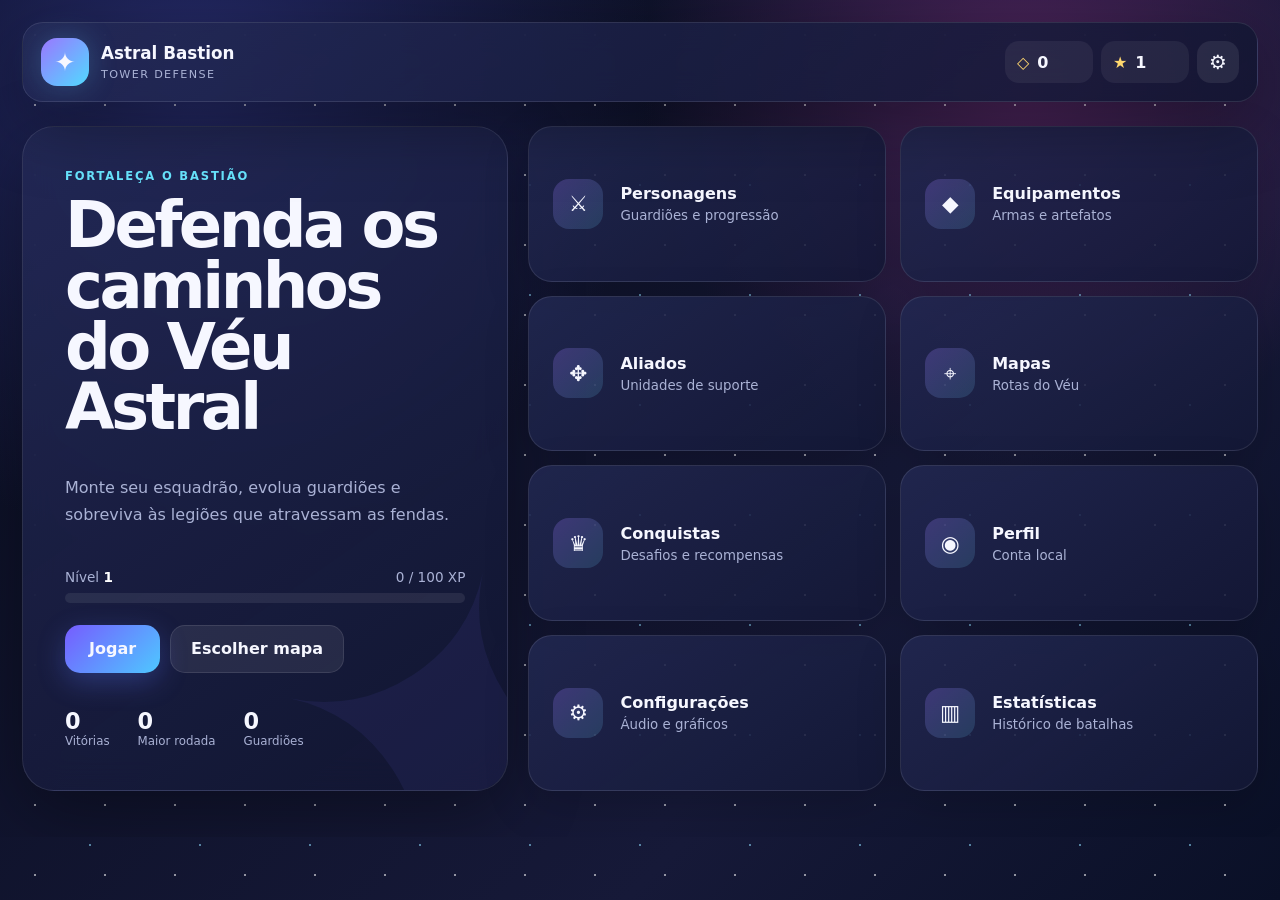
==== index.html @ 0b50af87 "Add files via upload" ====
<!DOCTYPE html>
<html lang="pt-BR">
<head>
  <meta charset="UTF-8">
  <meta name="viewport" content="width=device-width, initial-scale=1.0, viewport-fit=cover">
  <meta name="theme-color" content="#13162f">
  <title>Astral Bastion TD</title>
  <link rel="stylesheet" href="./css/global.css">
  <link rel="stylesheet" href="./css/menu.css">
  <link rel="stylesheet" href="./css/animations.css">
  <link rel="stylesheet" href="./css/responsive.css">
</head>
<body class="menu-body">
  <div class="stars" aria-hidden="true"></div>
  <header class="topbar glass">
    <div class="brand">
      <div class="brand-mark">✦</div>
      <div>
        <h1>Astral Bastion</h1>
        <span>Tower Defense</span>
      </div>
    </div>
    <div class="profile-strip">
      <div class="resource"><span>◇</span><strong id="coinsValue">0</strong></div>
      <div class="resource"><span>★</span><strong id="levelValue">1</strong></div>
      <button class="icon-btn" id="settingsQuick" aria-label="Configurações">⚙</button>
    </div>
  </header>

  <main class="menu-shell">
    <section class="hero-panel glass">
      <div class="eyebrow">FORTALEÇA O BASTIÃO</div>
      <h2>Defenda os caminhos do Véu Astral</h2>
      <p>Monte seu esquadrão, evolua guardiões e sobreviva às legiões que atravessam as fendas.</p>
      <div class="account-progress">
        <div class="progress-copy"><span>Nível <b id="accountLevel">1</b></span><span id="xpLabel">0 / 100 XP</span></div>
        <div class="progress-track"><div class="progress-fill" id="xpFill"></div></div>
      </div>
      <div class="hero-actions">
        <button class="primary-btn pulse-soft" id="playBtn">Jogar</button>
        <button class="secondary-btn" data-screen="maps">Escolher mapa</button>
      </div>
      <div class="mini-stats">
        <div><strong id="winsStat">0</strong><span>Vitórias</span></div>
        <div><strong id="bestWaveStat">0</strong><span>Maior rodada</span></div>
        <div><strong id="unlockedStat">0</strong><span>Guardiões</span></div>
      </div>
    </section>

    <section class="nav-grid" id="navGrid">
      <button class="menu-card" data-screen="characters"><span class="menu-icon">⚔</span><b>Personagens</b><small>Guardiões e progressão</small></button>
      <button class="menu-card" data-screen="equipment"><span class="menu-icon">◆</span><b>Equipamentos</b><small>Armas e artefatos</small></button>
      <button class="menu-card" data-screen="allies"><span class="menu-icon">✥</span><b>Aliados</b><small>Unidades de suporte</small></button>
      <button class="menu-card" data-screen="maps"><span class="menu-icon">⌖</span><b>Mapas</b><small>Rotas do Véu</small></button>
      <button class="menu-card" data-screen="achievements"><span class="menu-icon">♛</span><b>Conquistas</b><small>Desafios e recompensas</small></button>
      <button class="menu-card" data-screen="profile"><span class="menu-icon">◉</span><b>Perfil</b><small>Conta local</small></button>
      <button class="menu-card" data-screen="settings"><span class="menu-icon">⚙</span><b>Configurações</b><small>Áudio e gráficos</small></button>
      <button class="menu-card" data-screen="stats"><span class="menu-icon">▥</span><b>Estatísticas</b><small>Histórico de batalhas</small></button>
    </section>
  </main>

  <dialog id="screenDialog" class="screen-dialog glass">
    <div class="dialog-head"><div><span class="eyebrow" id="dialogEyebrow"></span><h2 id="dialogTitle"></h2></div><button class="icon-btn" id="closeDialog">×</button></div>
    <div id="dialogContent" class="dialog-content"></div>
  </dialog>

  <dialog id="playDialog" class="screen-dialog compact glass">
    <div class="dialog-head"><div><span class="eyebrow">PREPARAR EXPEDIÇÃO</span><h2>Escolha as regras</h2></div><button class="icon-btn" id="closePlay">×</button></div>
    <div class="setup-grid">
      <label>Mapa<select id="mapSelect"></select></label>
      <label>Dificuldade<select id="difficultySelect"><option value="easy">Fácil</option><option value="normal" selected>Normal</option><option value="hard">Difícil</option><option value="extreme">Extremo</option></select></label>
      <label>Modo<select id="modeSelect"><option value="normal">Normal — 100 rodadas</option><option value="endless">Infinito</option><option value="challenge">Desafio</option></select></label>
    </div>
    <div class="challenge-note" id="challengeNote">No modo normal, vença 100 rodadas para completar a expedição.</div>
    <button class="primary-btn wide" id="startGameBtn">Entrar no mapa</button>
  </dialog>

  <script type="module" src="./js/main.js"></script>
</body>
</html>
---- css/global.css ----
:root{--bg:#0c1024;--bg2:#171a38;--panel:rgba(25,29,61,.82);--panel2:#202653;--text:#f6f7ff;--muted:#aab2d5;--cyan:#69e6ff;--violet:#9f78ff;--pink:#ff79b8;--gold:#ffd76e;--green:#73e6a8;--red:#ff758d;--border:rgba(255,255,255,.1);--shadow:0 22px 70px rgba(0,0,0,.35);--radius:24px}
*{box-sizing:border-box}html,body{margin:0;min-height:100%;font-family:Inter,ui-rounded,"Segoe UI",system-ui,sans-serif;color:var(--text);background:radial-gradient(circle at 15% 10%,#252a68 0,transparent 35%),radial-gradient(circle at 80% 10%,#4a2358 0,transparent 30%),linear-gradient(135deg,#090d20,#161938 70%,#0a1027);overflow-x:hidden}button,select,input{font:inherit}button,a{touch-action:manipulation}.glass{background:linear-gradient(145deg,rgba(35,41,86,.88),rgba(17,21,48,.84));border:1px solid var(--border);box-shadow:var(--shadow);backdrop-filter:blur(16px)}.eyebrow{display:block;color:var(--cyan);font-size:.72rem;font-weight:900;letter-spacing:.16em;text-transform:uppercase}.primary-btn,.secondary-btn,.hud-button,.icon-btn{border:0;color:var(--text);cursor:pointer;transition:.2s transform,.2s filter,.2s background}.primary-btn{display:inline-flex;align-items:center;justify-content:center;min-height:48px;padding:0 24px;border-radius:15px;background:linear-gradient(135deg,#765cff,#4ec8ff);box-shadow:0 9px 28px rgba(89,118,255,.3);font-weight:900}.primary-btn:hover,.secondary-btn:hover,.hud-button:hover,.icon-btn:hover{transform:translateY(-2px);filter:brightness(1.08)}.secondary-btn{min-height:46px;padding:0 20px;border-radius:15px;background:rgba(255,255,255,.08);border:1px solid var(--border);font-weight:800}.wide{width:100%}.icon-btn{width:42px;height:42px;border-radius:14px;background:rgba(255,255,255,.08);font-size:1.25rem}.hidden{display:none!important}.link-btn{text-decoration:none}.tag{display:inline-flex;padding:5px 9px;border-radius:999px;background:rgba(105,230,255,.1);border:1px solid rgba(105,230,255,.2);color:var(--cyan);font-size:.72rem;font-weight:800}.progress-track{width:100%;height:10px;border-radius:999px;background:rgba(255,255,255,.08);overflow:hidden}.progress-fill{height:100%;width:0;background:linear-gradient(90deg,var(--violet),var(--cyan));border-radius:inherit}.rarity-common{color:#d5daea}.rarity-uncommon{color:#79e6a5}.rarity-rare{color:#6dbdff}.rarity-epic{color:#bd7cff}.rarity-legendary{color:#ffd56a}.rarity-mythic{color:#ff82c2}dialog::backdrop{background:rgba(4,7,20,.78);backdrop-filter:blur(7px)}
---- css/menu.css ----
.menu-body{padding:22px}.stars{position:fixed;inset:0;pointer-events:none;opacity:.55;background-image:radial-gradient(#fff 1px,transparent 1px),radial-gradient(#8fdcff 1px,transparent 1px);background-size:70px 70px,110px 110px;background-position:0 0,35px 20px}.topbar{position:relative;z-index:2;max-width:1280px;margin:0 auto;padding:15px 18px;border-radius:21px;display:flex;align-items:center;justify-content:space-between}.brand{display:flex;align-items:center;gap:12px}.brand-mark{width:48px;height:48px;border-radius:16px;background:linear-gradient(135deg,#9a77ff,#51daff);display:grid;place-items:center;font-size:1.6rem;box-shadow:0 0 28px rgba(99,201,255,.25)}.brand h1{font-size:1.05rem;margin:0}.brand span{font-size:.7rem;color:var(--muted);letter-spacing:.12em;text-transform:uppercase}.profile-strip{display:flex;align-items:center;gap:8px}.resource{height:42px;min-width:88px;padding:0 12px;border-radius:14px;display:flex;align-items:center;gap:8px;background:rgba(255,255,255,.06)}.resource span{color:var(--gold)}.menu-shell{position:relative;z-index:1;max-width:1280px;margin:24px auto;display:grid;grid-template-columns:minmax(380px,.9fr) 1.35fr;gap:20px}.hero-panel{min-height:600px;padding:42px;border-radius:32px;display:flex;flex-direction:column;justify-content:center;overflow:hidden;position:relative}.hero-panel:after{content:"✦";position:absolute;font-size:430px;right:-120px;bottom:-200px;color:rgba(117,98,255,.08);transform:rotate(12deg)}.hero-panel h2{font-size:clamp(2.4rem,5vw,4.8rem);line-height:.95;letter-spacing:-.055em;margin:12px 0 20px;max-width:740px}.hero-panel p{color:var(--muted);line-height:1.7;max-width:590px;font-size:1rem}.account-progress{max-width:520px;margin-top:24px}.progress-copy{display:flex;justify-content:space-between;color:var(--muted);font-size:.85rem;margin-bottom:8px}.progress-copy b{color:#fff}.hero-actions{display:flex;gap:10px;margin-top:22px}.mini-stats{display:flex;gap:28px;margin-top:35px}.mini-stats div{display:flex;flex-direction:column}.mini-stats strong{font-size:1.4rem}.mini-stats span{font-size:.74rem;color:var(--muted)}.nav-grid{display:grid;grid-template-columns:repeat(2,minmax(0,1fr));gap:14px}.menu-card{text-align:left;min-height:140px;padding:24px;border-radius:24px;border:1px solid var(--border);background:linear-gradient(145deg,rgba(33,39,80,.9),rgba(20,24,54,.86));box-shadow:0 14px 45px rgba(0,0,0,.18);color:var(--text);cursor:pointer;display:grid;grid-template-columns:52px 1fr;grid-template-rows:auto auto;column-gap:15px;align-content:center;transition:.23s transform,.23s border,.23s background}.menu-card:hover{transform:translateY(-5px);border-color:rgba(105,230,255,.35);background:linear-gradient(145deg,rgba(44,52,105,.95),rgba(28,32,68,.9))}.menu-icon{grid-row:1/3;width:50px;height:50px;border-radius:16px;display:grid;place-items:center;background:linear-gradient(135deg,rgba(159,120,255,.25),rgba(105,230,255,.14));font-size:1.35rem}.menu-card b{align-self:end}.menu-card small{color:var(--muted);margin-top:5px}.screen-dialog{width:min(970px,calc(100% - 24px));max-height:min(820px,90vh);border-radius:28px;padding:0;color:var(--text);overflow:hidden}.screen-dialog.compact{width:min(600px,calc(100% - 24px))}.dialog-head{padding:22px 24px;border-bottom:1px solid var(--border);display:flex;align-items:center;justify-content:space-between}.dialog-head h2{margin:4px 0 0}.dialog-content{padding:24px;overflow:auto;max-height:70vh}.content-grid{display:grid;grid-template-columns:repeat(2,minmax(0,1fr));gap:12px}.content-card{padding:18px;border-radius:18px;background:rgba(255,255,255,.055);border:1px solid var(--border)}.content-card.locked{opacity:.52}.content-card h3{margin:6px 0}.content-card p,.content-card small{color:var(--muted);line-height:1.5}.content-card .row{display:flex;justify-content:space-between;gap:12px}.setup-grid{display:grid;gap:14px;padding:24px}.setup-grid label{display:grid;gap:7px;color:var(--muted);font-size:.85rem}.setup-grid select,.dialog-content input{width:100%;background:#12162f;color:#fff;border:1px solid var(--border);border-radius:14px;padding:13px}.challenge-note{margin:0 24px 20px;padding:13px 15px;border-radius:15px;background:rgba(105,230,255,.07);color:var(--muted);line-height:1.5}.playDialog .primary-btn{}.screen-dialog.compact>.primary-btn{margin:0 24px 24px;width:calc(100% - 48px)}.setting-row{display:flex;align-items:center;justify-content:space-between;gap:20px;padding:14px 0;border-bottom:1px solid var(--border)}.setting-row input[type=range]{width:220px}.danger-btn{border:1px solid rgba(255,117,141,.35);background:rgba(255,117,141,.1);color:#ff9bac;border-radius:14px;padding:11px 15px;font-weight:800;cursor:pointer}
---- css/animations.css ----
@keyframes pulseSoft{0%,100%{box-shadow:0 9px 28px rgba(89,118,255,.3)}50%{box-shadow:0 9px 40px rgba(89,185,255,.55)}}@keyframes toastIn{from{opacity:0;transform:translateY(-8px)}to{opacity:1;transform:none}}@keyframes fadeUp{from{opacity:0;transform:translateY(12px)}to{opacity:1;transform:none}}.pulse-soft{animation:pulseSoft 2.4s ease-in-out infinite}.menu-card,.hero-panel{animation:fadeUp .5s ease both}.menu-card:nth-child(2){animation-delay:.04s}.menu-card:nth-child(3){animation-delay:.08s}.menu-card:nth-child(4){animation-delay:.12s}.menu-card:nth-child(5){animation-delay:.16s}.menu-card:nth-child(6){animation-delay:.2s}.menu-card:nth-child(7){animation-delay:.24s}.menu-card:nth-child(8){animation-delay:.28s}
---- css/responsive.css ----
@media(max-width:900px){.menu-shell{grid-template-columns:1fr}.hero-panel{min-height:460px}.battle-layout{grid-template-columns:1fr}.tower-panel{position:absolute;right:12px;top:84px;bottom:104px;width:min(330px,calc(100% - 24px));z-index:10;transform:translateX(calc(100% + 20px));transition:.25s transform}.tower-panel.mobile-open{transform:none}.canvas-stage{grid-column:1}.hud-stat{min-width:auto}.hud-stat.wave{min-width:70px}.hud-button.auto{display:none}}
@media(max-width:640px){.menu-body{padding:10px}.topbar{padding:10px}.brand-mark{width:40px;height:40px}.brand h1{font-size:.92rem}.resource{min-width:66px;padding:0 8px}.menu-shell{margin:12px auto}.hero-panel{padding:26px;min-height:430px}.hero-panel h2{font-size:2.65rem}.mini-stats{gap:18px}.nav-grid{gap:8px}.menu-card{min-height:118px;padding:14px;grid-template-columns:42px 1fr;column-gap:10px}.menu-icon{width:40px;height:40px}.menu-card small{font-size:.68rem}.content-grid{grid-template-columns:1fr}.game-app{padding:5px;gap:5px}.battle-hud{min-height:54px;border-radius:15px;padding:5px;gap:4px}.hud-back{width:36px;height:36px}.hud-stat{height:38px;padding:0 8px;font-size:.8rem}.hud-stat.wave{font-size:.75rem}.hud-spacer{display:none}.hud-button{height:38px;padding:0 9px}.hud-start{margin-left:auto;min-height:38px;padding:0 12px}.hero-dock{min-height:78px}.hero-card{min-width:135px;padding:9px}.hero-card b{font-size:.82rem}.hero-card small{font-size:.62rem}.tower-panel{top:68px;bottom:88px}.result-card{padding:20px}.result-actions{flex-direction:column}.screen-dialog{border-radius:20px}.dialog-content{padding:16px}.setting-row{align-items:flex-start;flex-direction:column}.setting-row input[type=range]{width:100%}}
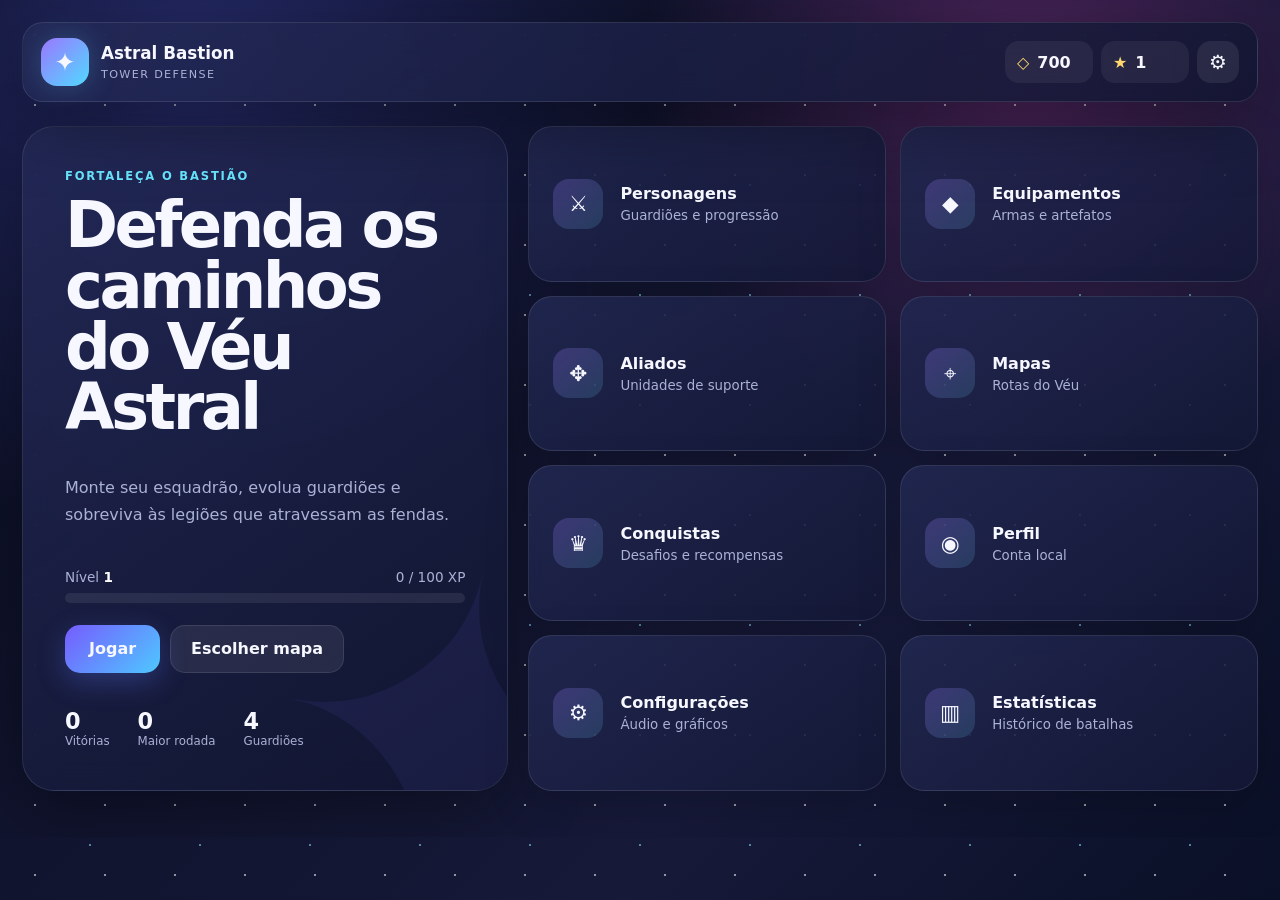
==== commit 2fd4451f: "Add files via upload" ====
--- a/index.html
+++ b/index.html
@@ -7,6 +7,7 @@
   <title>Astral Bastion TD</title>
   <link rel="stylesheet" href="./css/global.css">
   <link rel="stylesheet" href="./css/menu.css">
+  <link rel="stylesheet" href="./css/fixes.css">
   <link rel="stylesheet" href="./css/animations.css">
   <link rel="stylesheet" href="./css/responsive.css">
 </head>
--- a/css/fixes.css
+++ b/css/fixes.css
@@ -0,0 +1,2 @@
+.hero-panel::after{pointer-events:none}
+.hero-panel>*{position:relative;z-index:1}
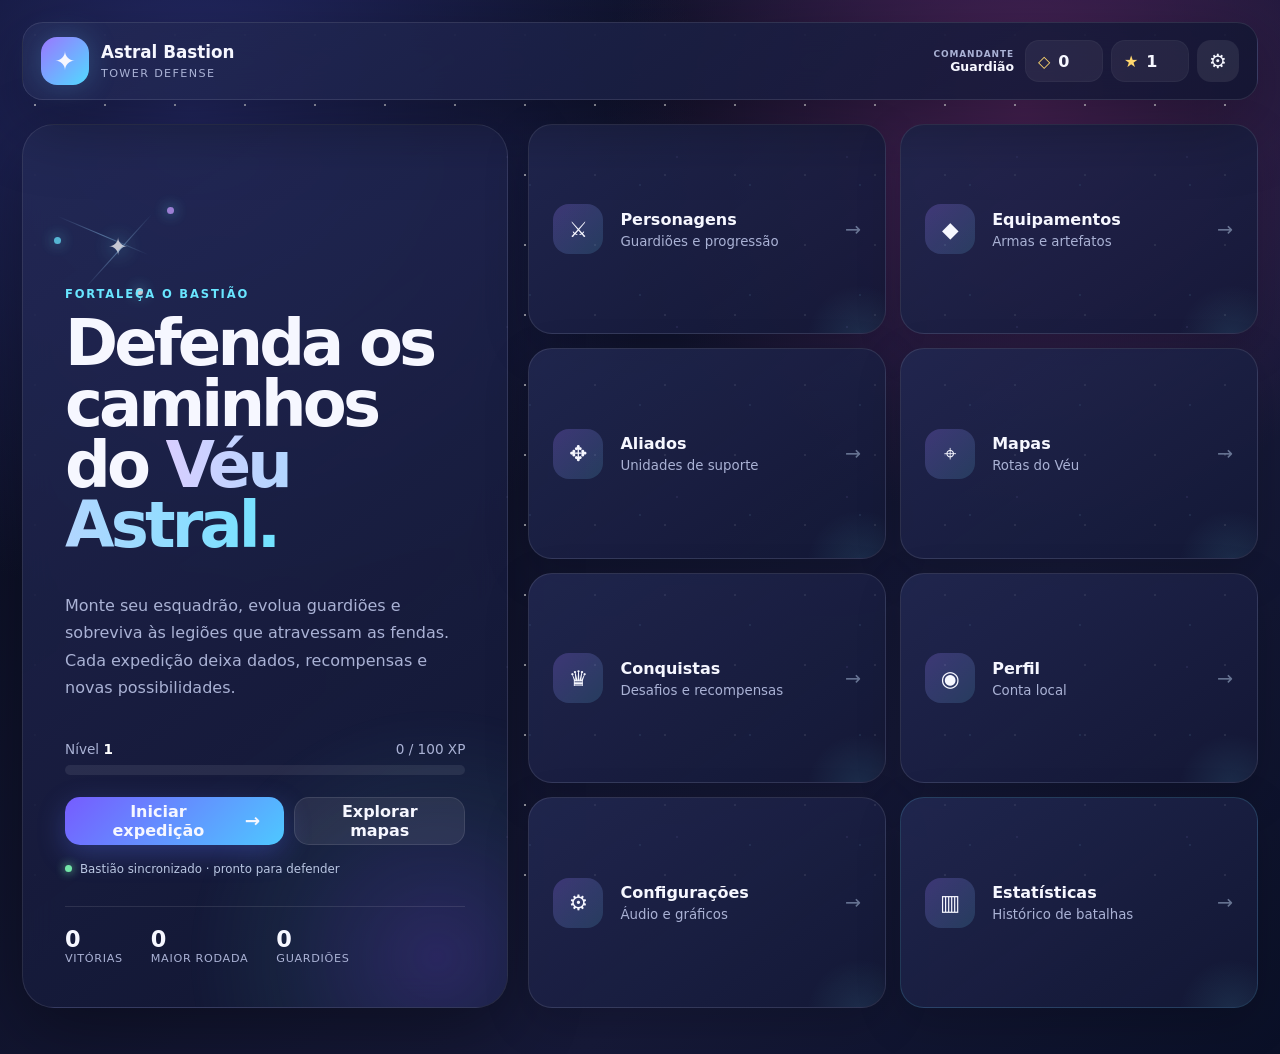
==== commit 1ec0a46c: "Melhora visuais e central de estatisticas Co-authored-by: arena-agent <297053741+arena-agent@users.n" ====
--- a/index.html
+++ b/index.html
@@ -22,25 +22,28 @@
       </div>
     </div>
     <div class="profile-strip">
-      <div class="resource"><span>◇</span><strong id="coinsValue">0</strong></div>
-      <div class="resource"><span>★</span><strong id="levelValue">1</strong></div>
+      <div class="profile-identity"><span>COMANDANTE</span><b id="profileNameTop">Guardião</b></div>
+      <div class="resource" title="Moedas"><span>◇</span><strong id="coinsValue">0</strong></div>
+      <div class="resource" title="Nível de conta"><span>★</span><strong id="levelValue">1</strong></div>
       <button class="icon-btn" id="settingsQuick" aria-label="Configurações">⚙</button>
     </div>
   </header>
 
   <main class="menu-shell">
     <section class="hero-panel glass">
+      <div class="hero-constellation" aria-hidden="true"><i></i><i></i><i></i><span>✦</span></div>
       <div class="eyebrow">FORTALEÇA O BASTIÃO</div>
-      <h2>Defenda os caminhos do Véu Astral</h2>
-      <p>Monte seu esquadrão, evolua guardiões e sobreviva às legiões que atravessam as fendas.</p>
+      <h2>Defenda os caminhos do <em>Véu Astral.</em></h2>
+      <p>Monte seu esquadrão, evolua guardiões e sobreviva às legiões que atravessam as fendas. Cada expedição deixa dados, recompensas e novas possibilidades.</p>
       <div class="account-progress">
         <div class="progress-copy"><span>Nível <b id="accountLevel">1</b></span><span id="xpLabel">0 / 100 XP</span></div>
         <div class="progress-track"><div class="progress-fill" id="xpFill"></div></div>
       </div>
       <div class="hero-actions">
-        <button class="primary-btn pulse-soft" id="playBtn">Jogar</button>
-        <button class="secondary-btn" data-screen="maps">Escolher mapa</button>
+        <button class="primary-btn pulse-soft" id="playBtn"><span>Iniciar expedição</span><b>→</b></button>
+        <button class="secondary-btn" data-screen="maps">Explorar mapas</button>
       </div>
+      <div class="mission-status"><span class="signal-dot"></span><span id="missionStatus">Bastião sincronizado · pronto para defender</span></div>
       <div class="mini-stats">
         <div><strong id="winsStat">0</strong><span>Vitórias</span></div>
         <div><strong id="bestWaveStat">0</strong><span>Maior rodada</span></div>
@@ -49,31 +52,31 @@
     </section>
 
     <section class="nav-grid" id="navGrid">
-      <button class="menu-card" data-screen="characters"><span class="menu-icon">⚔</span><b>Personagens</b><small>Guardiões e progressão</small></button>
-      <button class="menu-card" data-screen="equipment"><span class="menu-icon">◆</span><b>Equipamentos</b><small>Armas e artefatos</small></button>
-      <button class="menu-card" data-screen="allies"><span class="menu-icon">✥</span><b>Aliados</b><small>Unidades de suporte</small></button>
-      <button class="menu-card" data-screen="maps"><span class="menu-icon">⌖</span><b>Mapas</b><small>Rotas do Véu</small></button>
-      <button class="menu-card" data-screen="achievements"><span class="menu-icon">♛</span><b>Conquistas</b><small>Desafios e recompensas</small></button>
-      <button class="menu-card" data-screen="profile"><span class="menu-icon">◉</span><b>Perfil</b><small>Conta local</small></button>
-      <button class="menu-card" data-screen="settings"><span class="menu-icon">⚙</span><b>Configurações</b><small>Áudio e gráficos</small></button>
-      <button class="menu-card" data-screen="stats"><span class="menu-icon">▥</span><b>Estatísticas</b><small>Histórico de batalhas</small></button>
+      <button class="menu-card" data-screen="characters"><span class="menu-icon">⚔</span><b>Personagens</b><small>Guardiões e progressão</small><i>→</i></button>
+      <button class="menu-card" data-screen="equipment"><span class="menu-icon">◆</span><b>Equipamentos</b><small>Armas e artefatos</small><i>→</i></button>
+      <button class="menu-card" data-screen="allies"><span class="menu-icon">✥</span><b>Aliados</b><small>Unidades de suporte</small><i>→</i></button>
+      <button class="menu-card" data-screen="maps"><span class="menu-icon">⌖</span><b>Mapas</b><small>Rotas do Véu</small><i>→</i></button>
+      <button class="menu-card" data-screen="achievements"><span class="menu-icon">♛</span><b>Conquistas</b><small>Desafios e recompensas</small><i>→</i></button>
+      <button class="menu-card" data-screen="profile"><span class="menu-icon">◉</span><b>Perfil</b><small>Conta local</small><i>→</i></button>
+      <button class="menu-card" data-screen="settings"><span class="menu-icon">⚙</span><b>Configurações</b><small>Áudio e gráficos</small><i>→</i></button>
+      <button class="menu-card stats-card" data-screen="stats"><span class="menu-icon">▥</span><b>Estatísticas</b><small>Histórico de batalhas</small><i>→</i></button>
     </section>
   </main>
 
   <dialog id="screenDialog" class="screen-dialog glass">
-    <div class="dialog-head"><div><span class="eyebrow" id="dialogEyebrow"></span><h2 id="dialogTitle"></h2></div><button class="icon-btn" id="closeDialog">×</button></div>
+    <div class="dialog-head"><div><span class="eyebrow" id="dialogEyebrow"></span><h2 id="dialogTitle"></h2></div><button class="icon-btn" id="closeDialog" aria-label="Fechar">×</button></div>
     <div id="dialogContent" class="dialog-content"></div>
   </dialog>
 
   <dialog id="playDialog" class="screen-dialog compact glass">
-    <div class="dialog-head"><div><span class="eyebrow">PREPARAR EXPEDIÇÃO</span><h2>Escolha as regras</h2></div><button class="icon-btn" id="closePlay">×</button></div>
+    <div class="dialog-head"><div><span class="eyebrow">PREPARAR EXPEDIÇÃO</span><h2>Escolha as regras</h2></div><button class="icon-btn" id="closePlay" aria-label="Fechar">×</button></div>
     <div class="setup-grid">
       <label>Mapa<select id="mapSelect"></select></label>
       <label>Dificuldade<select id="difficultySelect"><option value="easy">Fácil</option><option value="normal" selected>Normal</option><option value="hard">Difícil</option><option value="extreme">Extremo</option></select></label>
       <label>Modo<select id="modeSelect"><option value="normal">Normal — 100 rodadas</option><option value="endless">Infinito</option><option value="challenge">Desafio</option></select></label>
     </div>
     <div class="challenge-note" id="challengeNote">No modo normal, vença 100 rodadas para completar a expedição.</div>
-    <button class="primary-btn wide" id="startGameBtn">Entrar no mapa</button>
+    <button class="primary-btn wide" id="startGameBtn">Entrar no mapa <b>→</b></button>
   </dialog>
 
   <script type="module" src="./js/main.js"></script>
--- a/css/menu.css
+++ b/css/menu.css
@@ -1 +1 @@
-.menu-body{padding:22px}.stars{position:fixed;inset:0;pointer-events:none;opacity:.55;background-image:radial-gradient(#fff 1px,transparent 1px),radial-gradient(#8fdcff 1px,transparent 1px);background-size:70px 70px,110px 110px;background-position:0 0,35px 20px}.topbar{position:relative;z-index:2;max-width:1280px;margin:0 auto;padding:15px 18px;border-radius:21px;display:flex;align-items:center;justify-content:space-between}.brand{display:flex;align-items:center;gap:12px}.brand-mark{width:48px;height:48px;border-radius:16px;background:linear-gradient(135deg,#9a77ff,#51daff);display:grid;place-items:center;font-size:1.6rem;box-shadow:0 0 28px rgba(99,201,255,.25)}.brand h1{font-size:1.05rem;margin:0}.brand span{font-size:.7rem;color:var(--muted);letter-spacing:.12em;text-transform:uppercase}.profile-strip{display:flex;align-items:center;gap:8px}.resource{height:42px;min-width:88px;padding:0 12px;border-radius:14px;display:flex;align-items:center;gap:8px;background:rgba(255,255,255,.06)}.resource span{color:var(--gold)}.menu-shell{position:relative;z-index:1;max-width:1280px;margin:24px auto;display:grid;grid-template-columns:minmax(380px,.9fr) 1.35fr;gap:20px}.hero-panel{min-height:600px;padding:42px;border-radius:32px;display:flex;flex-direction:column;justify-content:center;overflow:hidden;position:relative}.hero-panel:after{content:"✦";position:absolute;font-size:430px;right:-120px;bottom:-200px;color:rgba(117,98,255,.08);transform:rotate(12deg)}.hero-panel h2{font-size:clamp(2.4rem,5vw,4.8rem);line-height:.95;letter-spacing:-.055em;margin:12px 0 20px;max-width:740px}.hero-panel p{color:var(--muted);line-height:1.7;max-width:590px;font-size:1rem}.account-progress{max-width:520px;margin-top:24px}.progress-copy{display:flex;justify-content:space-between;color:var(--muted);font-size:.85rem;margin-bottom:8px}.progress-copy b{color:#fff}.hero-actions{display:flex;gap:10px;margin-top:22px}.mini-stats{display:flex;gap:28px;margin-top:35px}.mini-stats div{display:flex;flex-direction:column}.mini-stats strong{font-size:1.4rem}.mini-stats span{font-size:.74rem;color:var(--muted)}.nav-grid{display:grid;grid-template-columns:repeat(2,minmax(0,1fr));gap:14px}.menu-card{text-align:left;min-height:140px;padding:24px;border-radius:24px;border:1px solid var(--border);background:linear-gradient(145deg,rgba(33,39,80,.9),rgba(20,24,54,.86));box-shadow:0 14px 45px rgba(0,0,0,.18);color:var(--text);cursor:pointer;display:grid;grid-template-columns:52px 1fr;grid-template-rows:auto auto;column-gap:15px;align-content:center;transition:.23s transform,.23s border,.23s background}.menu-card:hover{transform:translateY(-5px);border-color:rgba(105,230,255,.35);background:linear-gradient(145deg,rgba(44,52,105,.95),rgba(28,32,68,.9))}.menu-icon{grid-row:1/3;width:50px;height:50px;border-radius:16px;display:grid;place-items:center;background:linear-gradient(135deg,rgba(159,120,255,.25),rgba(105,230,255,.14));font-size:1.35rem}.menu-card b{align-self:end}.menu-card small{color:var(--muted);margin-top:5px}.screen-dialog{width:min(970px,calc(100% - 24px));max-height:min(820px,90vh);border-radius:28px;padding:0;color:var(--text);overflow:hidden}.screen-dialog.compact{width:min(600px,calc(100% - 24px))}.dialog-head{padding:22px 24px;border-bottom:1px solid var(--border);display:flex;align-items:center;justify-content:space-between}.dialog-head h2{margin:4px 0 0}.dialog-content{padding:24px;overflow:auto;max-height:70vh}.content-grid{display:grid;grid-template-columns:repeat(2,minmax(0,1fr));gap:12px}.content-card{padding:18px;border-radius:18px;background:rgba(255,255,255,.055);border:1px solid var(--border)}.content-card.locked{opacity:.52}.content-card h3{margin:6px 0}.content-card p,.content-card small{color:var(--muted);line-height:1.5}.content-card .row{display:flex;justify-content:space-between;gap:12px}.setup-grid{display:grid;gap:14px;padding:24px}.setup-grid label{display:grid;gap:7px;color:var(--muted);font-size:.85rem}.setup-grid select,.dialog-content input{width:100%;background:#12162f;color:#fff;border:1px solid var(--border);border-radius:14px;padding:13px}.challenge-note{margin:0 24px 20px;padding:13px 15px;border-radius:15px;background:rgba(105,230,255,.07);color:var(--muted);line-height:1.5}.playDialog .primary-btn{}.screen-dialog.compact>.primary-btn{margin:0 24px 24px;width:calc(100% - 48px)}.setting-row{display:flex;align-items:center;justify-content:space-between;gap:20px;padding:14px 0;border-bottom:1px solid var(--border)}.setting-row input[type=range]{width:220px}.danger-btn{border:1px solid rgba(255,117,141,.35);background:rgba(255,117,141,.1);color:#ff9bac;border-radius:14px;padding:11px 15px;font-weight:800;cursor:pointer}
+.menu-body{padding:22px}.stars{position:fixed;inset:0;pointer-events:none;opacity:.6;background-image:radial-gradient(#fff 1px,transparent 1px),radial-gradient(#8fdcff 1px,transparent 1px),radial-gradient(#bd9aff 1px,transparent 1px);background-size:70px 70px,110px 110px,170px 170px;background-position:0 0,35px 20px,82px 72px}.topbar{position:relative;z-index:2;max-width:1280px;margin:0 auto;padding:14px 18px;border-radius:21px;display:flex;align-items:center;justify-content:space-between}.brand{display:flex;align-items:center;gap:12px}.brand-mark{width:48px;height:48px;border-radius:16px;background:linear-gradient(135deg,#9a77ff,#51daff);display:grid;place-items:center;font-size:1.6rem;box-shadow:0 0 28px rgba(99,201,255,.25)}.brand h1{font-size:1.05rem;margin:0}.brand span{font-size:.7rem;color:var(--muted);letter-spacing:.12em;text-transform:uppercase}.profile-strip{display:flex;align-items:center;gap:8px}.profile-identity{display:grid;text-align:right;margin-right:3px}.profile-identity span{font-size:.56rem;font-weight:900;letter-spacing:.1em;color:var(--muted)}.profile-identity b{font-size:.78rem;max-width:120px;overflow:hidden;text-overflow:ellipsis;white-space:nowrap}.resource{height:42px;min-width:78px;padding:0 12px;border-radius:14px;display:flex;align-items:center;gap:8px;background:rgba(255,255,255,.06);border:1px solid rgba(255,255,255,.035)}.resource span{color:var(--gold)}.menu-shell{position:relative;z-index:1;max-width:1280px;margin:24px auto;display:grid;grid-template-columns:minmax(380px,.9fr) 1.35fr;gap:20px}.hero-panel{min-height:600px;padding:42px;border-radius:32px;display:flex;flex-direction:column;justify-content:center;overflow:hidden;position:relative}.hero-panel:before{content:"";position:absolute;width:520px;height:520px;right:-190px;bottom:-210px;border-radius:50%;background:radial-gradient(circle,rgba(125,103,255,.22),rgba(105,230,255,.05) 43%,transparent 68%);filter:blur(2px)}.hero-panel h2{font-size:clamp(2.4rem,5vw,4.8rem);line-height:.95;letter-spacing:-.06em;margin:12px 0 20px;max-width:720px}.hero-panel h2 em{font-style:normal;background:linear-gradient(90deg,#d8ceff,#71e3ff);background-clip:text;-webkit-background-clip:text;color:transparent}.hero-panel p{color:var(--muted);line-height:1.7;max-width:560px;font-size:1rem}.hero-constellation{position:absolute;right:24px;top:20px;width:150px;height:120px;opacity:.75}.hero-constellation:before,.hero-constellation:after{content:"";position:absolute;width:100px;height:1px;background:linear-gradient(90deg,transparent,rgba(158,215,255,.55),transparent);transform:rotate(23deg);left:12px;top:48px}.hero-constellation:after{transform:rotate(-48deg);top:63px;left:28px}.hero-constellation i{position:absolute;width:7px;height:7px;border-radius:50%;background:var(--cyan);box-shadow:0 0 14px var(--cyan)}.hero-constellation i:nth-child(1){left:13px;top:50px}.hero-constellation i:nth-child(2){right:17px;top:20px;background:#c59cff}.hero-constellation i:nth-child(3){right:48px;bottom:12px;background:#fff}.hero-constellation span{position:absolute;left:67px;top:46px;color:#fff;font-size:1.5rem;text-shadow:0 0 20px var(--cyan)}.account-progress{max-width:520px;margin-top:24px}.progress-copy{display:flex;justify-content:space-between;color:var(--muted);font-size:.85rem;margin-bottom:8px}.progress-copy b{color:#fff}.hero-actions{display:flex;gap:10px;margin-top:22px}.hero-actions .primary-btn{gap:17px}.hero-actions .primary-btn b{font-size:1.15rem}.mission-status{margin-top:17px;display:flex;align-items:center;gap:8px;color:#bac7e3;font-size:.74rem}.signal-dot{width:7px;height:7px;border-radius:50%;background:var(--green);box-shadow:0 0 10px var(--green);flex:none}.mini-stats{display:flex;gap:28px;margin-top:30px;padding-top:19px;border-top:1px solid rgba(255,255,255,.1);max-width:510px}.mini-stats div{display:flex;flex-direction:column}.mini-stats strong{font-size:1.4rem}.mini-stats span{font-size:.7rem;color:var(--muted);text-transform:uppercase;letter-spacing:.06em}.nav-grid{display:grid;grid-template-columns:repeat(2,minmax(0,1fr));gap:14px}.menu-card{text-align:left;min-height:140px;padding:24px;border-radius:24px;border:1px solid var(--border);background:linear-gradient(145deg,rgba(33,39,80,.9),rgba(20,24,54,.86));box-shadow:0 14px 45px rgba(0,0,0,.18);color:var(--text);cursor:pointer;display:grid;grid-template-columns:52px 1fr auto;grid-template-rows:auto auto;column-gap:15px;align-content:center;position:relative;overflow:hidden;transition:.23s transform,.23s border,.23s background}.menu-card:before{content:"";position:absolute;inset:auto -30px -60px auto;width:110px;height:110px;border-radius:50%;background:radial-gradient(circle,rgba(105,230,255,.1),transparent 68%)}.menu-card:hover{transform:translateY(-5px);border-color:rgba(105,230,255,.35);background:linear-gradient(145deg,rgba(44,52,105,.95),rgba(28,32,68,.9))}.menu-icon{grid-row:1/3;width:50px;height:50px;border-radius:16px;display:grid;place-items:center;background:linear-gradient(135deg,rgba(159,120,255,.25),rgba(105,230,255,.14));font-size:1.35rem}.menu-card b{align-self:end}.menu-card small{color:var(--muted);margin-top:5px}.menu-card>i{grid-column:3;grid-row:1/3;align-self:center;color:rgba(205,228,255,.45);font-style:normal;font-size:1.2rem}.stats-card{border-color:rgba(105,230,255,.16)}.screen-dialog{width:min(1030px,calc(100% - 24px));max-height:min(850px,90vh);border-radius:28px;padding:0;color:var(--text);overflow:hidden}.screen-dialog.compact{width:min(600px,calc(100% - 24px))}.dialog-head{padding:22px 24px;border-bottom:1px solid var(--border);display:flex;align-items:center;justify-content:space-between}.dialog-head h2{margin:4px 0 0}.dialog-content{padding:24px;overflow:auto;max-height:70vh}.content-grid{display:grid;grid-template-columns:repeat(2,minmax(0,1fr));gap:12px}.content-card{padding:18px;border-radius:18px;background:rgba(255,255,255,.055);border:1px solid var(--border)}.content-card.locked{opacity:.52}.content-card h3{margin:7px 0}.content-card p,.content-card small{color:var(--muted);line-height:1.5}.content-card .row,.card-top{display:flex;justify-content:space-between;gap:12px;align-items:center}.guardian-card{position:relative;overflow:hidden}.guardian-card:after{content:"";position:absolute;width:130px;height:130px;border-radius:50%;right:-55px;bottom:-70px;background:radial-gradient(circle,var(--hero-color,rgba(105,230,255,.12)),transparent 70%);opacity:.14}.hero-dot{display:inline-block;width:11px;height:11px;border-radius:50%;background:var(--hero-color);box-shadow:0 0 12px var(--hero-color)}.guardian-numbers{display:grid;grid-template-columns:repeat(3,1fr);gap:5px;margin:12px 0}.guardian-numbers span{font-size:.59rem;text-transform:uppercase;letter-spacing:.04em;color:var(--muted)}.guardian-numbers b{display:block;color:#fff;font-size:.8rem;margin-bottom:2px}.equipment-intro{display:grid;grid-template-columns:minmax(170px,.65fr) 1fr;align-items:center;gap:18px;margin-bottom:12px}.equipment-intro p{margin:0}.item-card{min-height:170px;display:flex;flex-direction:column}.item-card .secondary-btn{margin-top:auto;align-self:flex-start}.equipped-pill{font-size:.62rem;padding:4px 7px;border-radius:99px;background:rgba(115,230,168,.12);color:var(--green);border:1px solid rgba(115,230,168,.24);font-weight:900}.map-card{overflow:hidden}.map-swatch{height:74px;margin:-18px -18px 14px;border-radius:18px 18px 12px 12px;background:radial-gradient(circle at 20% 25%,var(--map-accent),transparent 25%),linear-gradient(135deg,var(--map-bg),#111c38);position:relative;overflow:hidden}.map-swatch:before{content:"";position:absolute;left:-8%;top:44%;width:116%;height:15px;transform:rotate(-8deg);border-radius:20px;background:rgba(232,203,135,.74);box-shadow:0 0 0 8px rgba(4,14,28,.25)}.map-swatch i{position:absolute;left:44%;top:-20%;height:150%;width:20px;border-radius:20px;background:rgba(232,203,135,.74);transform:rotate(35deg);box-shadow:0 0 0 8px rgba(4,14,28,.25)}.map-swatch span{position:absolute;right:12px;top:10px;color:#fff;text-shadow:0 0 14px #fff}.difficulty-pips{font-size:.7rem;letter-spacing:1px;color:var(--gold)}.tiny-progress{height:5px;background:rgba(255,255,255,.1);border-radius:10px;overflow:hidden;margin-top:13px}.tiny-progress i{display:block;height:100%;border-radius:inherit;background:linear-gradient(90deg,var(--violet),var(--cyan))}.setup-grid{display:grid;gap:14px;padding:24px}.setup-grid label{display:grid;gap:7px;color:var(--muted);font-size:.85rem}.setup-grid select,.dialog-content input,.dialog-content select{width:100%;background:#12162f;color:#fff;border:1px solid var(--border);border-radius:14px;padding:13px}.challenge-note{margin:0 24px 20px;padding:13px 15px;border-radius:15px;background:rgba(105,230,255,.07);color:var(--muted);line-height:1.5}.screen-dialog.compact>.primary-btn{margin:0 24px 24px;width:calc(100% - 48px);gap:14px}.setting-row{display:flex;align-items:center;justify-content:space-between;gap:20px;padding:14px 0;border-bottom:1px solid var(--border)}.setting-row input[type=range]{width:220px}.danger-btn{border:1px solid rgba(255,117,141,.35);background:rgba(255,117,141,.1);color:#ff9bac;border-radius:14px;padding:11px 15px;font-weight:800;cursor:pointer}.profile-card{max-width:570px;text-align:center;margin:auto;padding:28px}.profile-card label{text-align:left;display:grid;gap:8px;color:var(--muted);font-size:.8rem}.profile-card p{margin:13px auto 18px}.profile-orb{display:grid;place-items:center;margin:0 auto 15px;width:70px;height:70px;border-radius:24px;background:radial-gradient(circle,rgba(105,230,255,.27),rgba(159,120,255,.12));border:1px solid rgba(105,230,255,.25);color:var(--cyan);font-size:2rem}.stat-dashboard{display:grid;gap:13px}.stats-hero-card{display:grid;grid-template-columns:1fr auto;align-items:center;gap:20px;padding:22px;border-radius:20px;background:radial-gradient(circle at 90% 50%,rgba(105,230,255,.16),transparent 29%),linear-gradient(125deg,rgba(69,69,132,.46),rgba(24,30,65,.65));border:1px solid rgba(126,203,255,.18)}.stats-hero-card h3{font-size:1.28rem;margin:7px 0}.stats-hero-card p{max-width:600px;margin:0;color:var(--muted);line-height:1.5}.win-gauge{--gauge:0%;width:91px;height:91px;border-radius:50%;background:radial-gradient(closest-side,#1b2147 76%,transparent 77% 99%),conic-gradient(var(--cyan) var(--gauge),rgba(255,255,255,.1) 0);display:grid;place-content:center;text-align:center;box-shadow:0 0 24px rgba(105,230,255,.13)}.win-gauge b{font-size:1.06rem}.win-gauge span{font-size:.57rem;color:var(--muted);text-transform:uppercase}.metrics-grid{display:grid;grid-template-columns:repeat(3,1fr);gap:9px}.metric-card{min-height:103px;padding:15px;border-radius:16px;background:rgba(255,255,255,.05);border:1px solid var(--border);display:flex;flex-direction:column;justify-content:center}.metric-card span{font-size:.62rem;color:var(--muted);font-weight:900;text-transform:uppercase;letter-spacing:.06em}.metric-card b{font-size:1.22rem;margin:5px 0 2px}.metric-card small{font-size:.64rem;color:#c1cde8}.analytics-board,.history-panel{padding:19px;border-radius:19px;background:rgba(255,255,255,.04);border:1px solid var(--border)}.analytics-head{display:flex;align-items:end;justify-content:space-between;gap:15px}.analytics-head h3{margin:4px 0 0}.analytics-head>span{font-size:.68rem;color:var(--muted);text-align:right}.battle-chart{height:165px;display:flex;align-items:end;gap:12px;padding:19px 3px 0;border-bottom:1px solid rgba(255,255,255,.1)}.chart-column{height:100%;flex:1;min-width:22px;display:flex;flex-direction:column;justify-content:end;align-items:center;gap:5px}.chart-column b{font-size:.66rem;color:#d9e5ff}.chart-column i{display:block;max-width:42px;width:100%;min-height:5px;border-radius:7px 7px 2px 2px;background:linear-gradient(0deg,#6282ff,#69e6ff);box-shadow:0 0 15px rgba(105,230,255,.19)}.chart-column i.loss{background:linear-gradient(0deg,#b55876,#ff8aa0);box-shadow:0 0 15px rgba(255,117,141,.16)}.chart-column small{font-size:.58rem;color:var(--muted)}.empty-analytics{height:130px;display:grid;place-items:center;text-align:center;color:var(--muted)}.empty-analytics span{font-size:1.4rem;color:var(--cyan);margin-bottom:-13px}.empty-analytics p{font-size:.77rem}.history-list{display:grid;gap:6px;margin-top:13px}.history-row{padding:10px 0;display:grid;grid-template-columns:33px 1fr auto;gap:10px;align-items:center;border-bottom:1px solid rgba(255,255,255,.08)}.history-row:last-child{border-bottom:0}.history-result{width:28px;height:28px;display:grid;place-items:center;border-radius:9px;font-weight:900}.history-result.win{color:var(--gold);background:rgba(255,215,110,.12)}.history-result.loss{color:var(--red);background:rgba(255,117,141,.12)}.history-row b{font-size:.78rem}.history-row small{display:block;color:var(--muted);font-size:.63rem;margin-top:3px}.history-numbers{display:flex;gap:12px;font-size:.63rem;color:var(--muted);text-align:right}.history-numbers span{display:grid}.history-numbers b{font-size:.72rem;color:#fff}
--- a/css/responsive.css
+++ b/css/responsive.css
@@ -1,2 +1,3 @@
-@media(max-width:900px){.menu-shell{grid-template-columns:1fr}.hero-panel{min-height:460px}.battle-layout{grid-template-columns:1fr}.tower-panel{position:absolute;right:12px;top:84px;bottom:104px;width:min(330px,calc(100% - 24px));z-index:10;transform:translateX(calc(100% + 20px));transition:.25s transform}.tower-panel.mobile-open{transform:none}.canvas-stage{grid-column:1}.hud-stat{min-width:auto}.hud-stat.wave{min-width:70px}.hud-button.auto{display:none}}
-@media(max-width:640px){.menu-body{padding:10px}.topbar{padding:10px}.brand-mark{width:40px;height:40px}.brand h1{font-size:.92rem}.resource{min-width:66px;padding:0 8px}.menu-shell{margin:12px auto}.hero-panel{padding:26px;min-height:430px}.hero-panel h2{font-size:2.65rem}.mini-stats{gap:18px}.nav-grid{gap:8px}.menu-card{min-height:118px;padding:14px;grid-template-columns:42px 1fr;column-gap:10px}.menu-icon{width:40px;height:40px}.menu-card small{font-size:.68rem}.content-grid{grid-template-columns:1fr}.game-app{padding:5px;gap:5px}.battle-hud{min-height:54px;border-radius:15px;padding:5px;gap:4px}.hud-back{width:36px;height:36px}.hud-stat{height:38px;padding:0 8px;font-size:.8rem}.hud-stat.wave{font-size:.75rem}.hud-spacer{display:none}.hud-button{height:38px;padding:0 9px}.hud-start{margin-left:auto;min-height:38px;padding:0 12px}.hero-dock{min-height:78px}.hero-card{min-width:135px;padding:9px}.hero-card b{font-size:.82rem}.hero-card small{font-size:.62rem}.tower-panel{top:68px;bottom:88px}.result-card{padding:20px}.result-actions{flex-direction:column}.screen-dialog{border-radius:20px}.dialog-content{padding:16px}.setting-row{align-items:flex-start;flex-direction:column}.setting-row input[type=range]{width:100%}}
+@media(max-width:900px){.menu-shell{grid-template-columns:1fr}.hero-panel{min-height:460px}.battle-layout{grid-template-columns:1fr}.tower-panel{position:absolute;right:12px;top:84px;bottom:104px;width:min(340px,calc(100% - 24px));z-index:18;transform:translateX(calc(100% + 20px));transition:.25s transform}.tower-panel.mobile-open{transform:none}.canvas-stage{grid-column:1}.hud-stat{min-width:auto}.hud-stat.wave{min-width:70px}.hud-button.auto{display:none}.result-stats{grid-template-columns:repeat(4,1fr)}.battle-intel{top:13px}.stats-hero-card{grid-template-columns:1fr auto}.metrics-grid{grid-template-columns:repeat(3,1fr)}}
+@media(max-width:640px){.menu-body{padding:10px}.topbar{padding:10px}.brand-mark{width:40px;height:40px}.brand h1{font-size:.92rem}.profile-identity{display:none}.resource{min-width:62px;padding:0 8px}.menu-shell{margin:12px auto}.hero-panel{padding:26px;min-height:445px}.hero-panel h2{font-size:2.65rem}.hero-constellation{transform:scale(.72);transform-origin:top right;right:6px}.mini-stats{gap:18px}.nav-grid{gap:8px}.menu-card{min-height:118px;padding:14px;grid-template-columns:42px 1fr auto;column-gap:10px;border-radius:19px}.menu-icon{width:40px;height:40px}.menu-card small{font-size:.64rem}.menu-card>i{font-size:1rem}.content-grid{grid-template-columns:1fr}.equipment-intro{grid-template-columns:1fr}.game-app{padding:5px;gap:5px}.battle-hud{min-height:54px;border-radius:15px;padding:5px;gap:4px}.hud-back{width:36px;height:36px}.hud-stat{height:38px;padding:0 8px;font-size:.8rem}.hud-stat small{display:none}.hud-stat.wave{font-size:.75rem}.hud-spacer{display:none}.hud-button{height:38px;padding:0 9px}.hud-start{margin-left:auto;min-height:38px;padding:0 11px;font-size:.72rem}.hero-dock{min-height:78px}.hero-card{min-width:136px;padding:9px}.hero-card b{font-size:.75rem}.hero-card small{font-size:.59rem}.hero-card .cost{font-size:.64rem}.hero-sigil{font-size:.79rem!important}.tower-panel{top:68px;bottom:88px}.battle-intel{left:9px;right:9px;top:9px}.threat-card{width:calc(100% - 139px);padding:8px 9px}.intel-label span{font-size:.52rem}.intel-label b{font-size:.58rem}.intel-meta{font-size:.56rem}.intel-stack{gap:4px}.intel-chip{min-width:63px;padding:6px}.intel-chip small{font-size:.48rem}.battle-hint{bottom:10px;font-size:.58rem;padding:6px 10px}.toast-layer{top:75px}.result-card{padding:20px}.result-card h2{font-size:1.85rem}.result-stats{grid-template-columns:repeat(4,1fr);gap:5px}.result-stats div{padding:8px 3px}.result-stats span{font-size:.5rem}.result-stats b{font-size:.73rem}.result-actions{flex-direction:column}.screen-dialog{border-radius:20px}.dialog-content{padding:15px}.setting-row{align-items:flex-start;flex-direction:column}.setting-row input[type=range]{width:100%}.stats-hero-card{grid-template-columns:1fr;padding:17px}.win-gauge{width:75px;height:75px;justify-self:start}.metrics-grid{grid-template-columns:repeat(2,1fr)}.metric-card{min-height:88px;padding:12px}.history-row{grid-template-columns:30px 1fr}.history-numbers{grid-column:2;justify-content:flex-start;text-align:left}.analytics-head{align-items:flex-start;flex-direction:column}.analytics-head>span{text-align:left}.battle-chart{gap:7px}.chart-column b{font-size:.58rem}}
+@media(max-width:390px){.hud-stat.wealth{display:none}.hud-start{padding:0 8px}.battle-hint{display:none}.hero-actions{flex-direction:column}.hero-actions>*{width:100%}}
